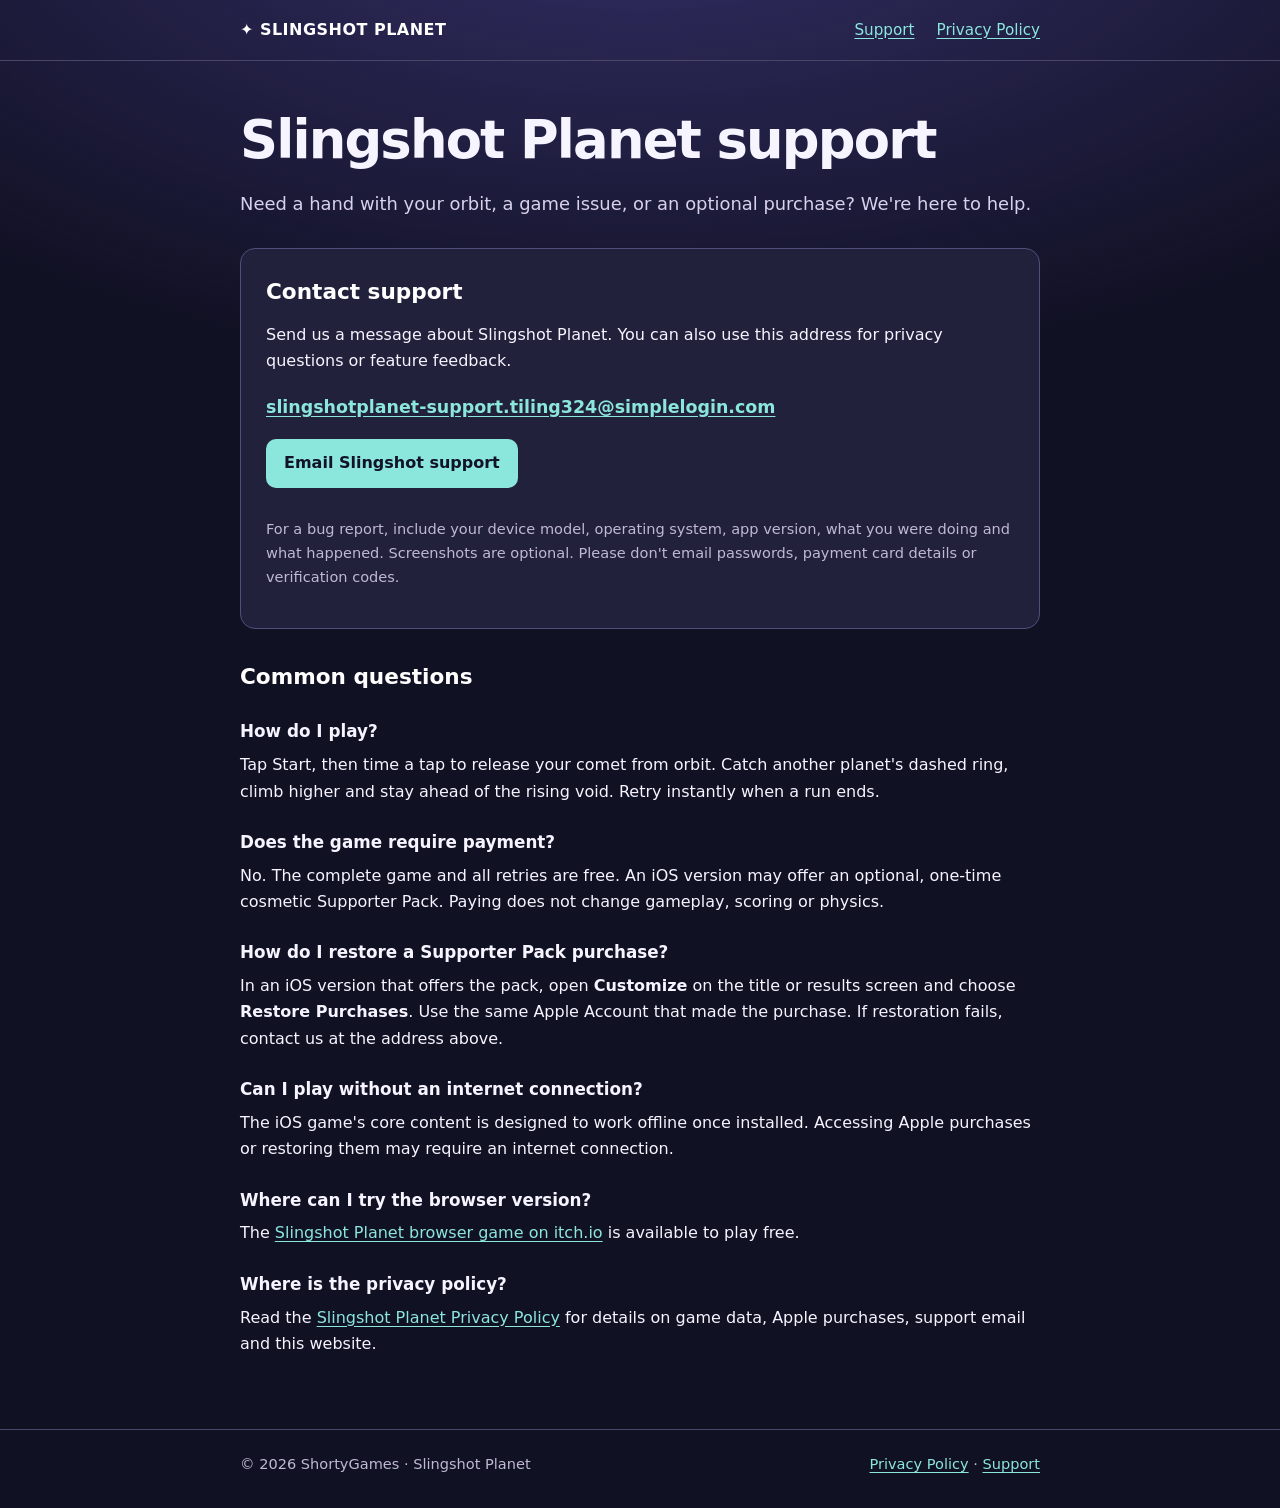
==== index.html @ c88e3f60 "feat: publish Slingshot support page with verified alias and gameplay FAQ" ====
<!doctype html>
<html lang="en">
<head>
  <meta charset="utf-8">
  <meta name="viewport" content="width=device-width, initial-scale=1">
  <meta name="description" content="Slingshot Planet game support, troubleshooting, contact information and privacy policy.">
  <meta name="theme-color" content="#111124">
  <link rel="canonical" href="https://shortriddles334.github.io/slingshot-support/">
  <link rel="stylesheet" href="styles.css">
  <title>Slingshot Planet — Support | ShortyGames</title>
</head>
<body>
  <a class="skip" href="#content">Skip to content</a>
  <header>
    <div class="container">
      <a class="brand" href="./">✦ SLINGSHOT PLANET</a>
      <nav aria-label="Main navigation">
        <a aria-current="page" href="./">Support</a>
        <a href="privacy/">Privacy Policy</a>
      </nav>
    </div>
  </header>
  <main id="content" class="container">
    <h1>Slingshot Planet support</h1>
    <p class="lead">Need a hand with your orbit, a game issue, or an optional purchase? We're here to help.</p>
    <section class="panel" aria-labelledby="contact-title">
      <h2 id="contact-title">Contact support</h2>
      <p>Send us a message about Slingshot Planet. You can also use this address for privacy questions or feature feedback.</p>
      <a class="email-link" href="mailto:slingshotplanet-support.tiling324@simplelogin.com">slingshotplanet-support.tiling324@simplelogin.com</a>
      <p><a class="button-link" href="mailto:slingshotplanet-support.tiling324@simplelogin.com?subject=Slingshot%20Planet%20Support">Email Slingshot support</a></p>
      <p class="small muted">For a bug report, include your device model, operating system, app version, what you were doing and what happened. Screenshots are optional. Please don't email passwords, payment card details or verification codes.</p>
    </section>
    <section aria-labelledby="faq-title">
      <h2 id="faq-title">Common questions</h2>
      <article>
        <h3>How do I play?</h3>
        <p>Tap Start, then time a tap to release your comet from orbit. Catch another planet's dashed ring, climb higher and stay ahead of the rising void. Retry instantly when a run ends.</p>
      </article>
      <article>
        <h3>Does the game require payment?</h3>
        <p>No. The complete game and all retries are free. An iOS version may offer an optional, one-time cosmetic Supporter Pack. Paying does not change gameplay, scoring or physics.</p>
      </article>
      <article>
        <h3>How do I restore a Supporter Pack purchase?</h3>
        <p>In an iOS version that offers the pack, open <strong>Customize</strong> on the title or results screen and choose <strong>Restore Purchases</strong>. Use the same Apple Account that made the purchase. If restoration fails, contact us at the address above.</p>
      </article>
      <article>
        <h3>Can I play without an internet connection?</h3>
        <p>The iOS game's core content is designed to work offline once installed. Accessing Apple purchases or restoring them may require an internet connection.</p>
      </article>
      <article>
        <h3>Where can I try the browser version?</h3>
        <p>The <a href="https://shortygames420.itch.io/slingshot-private-clock-playtest">Slingshot Planet browser game on itch.io</a> is available to play free.</p>
      </article>
      <article>
        <h3>Where is the privacy policy?</h3>
        <p>Read the <a href="privacy/">Slingshot Planet Privacy Policy</a> for details on game data, Apple purchases, support email and this website.</p>
      </article>
    </section>
  </main>
  <footer>
    <div class="container">
      <span>© 2026 ShortyGames · Slingshot Planet</span>
      <span><a href="privacy/">Privacy Policy</a> · <a href="mailto:slingshotplanet-support.tiling324@simplelogin.com">Support</a></span>
    </div>
  </footer>
</body>
</html>
---- styles.css ----
:root {
  color-scheme: dark;
  font-family: system-ui, -apple-system, "Segoe UI", Roboto, Arial, sans-serif;
  font-synthesis: none;
  background: #111124;
  color: #f6f4ff;
}
* { box-sizing: border-box; }
body {
  margin: 0;
  min-height: 100vh;
  background: radial-gradient(ellipse 110% 48% at 50% -10%, #35306a 0%, transparent 73%), #111124;
  line-height: 1.65;
}
.container { width: min(800px, calc(100% - 36px)); margin-inline: auto; }
header { border-bottom: 1px solid #4a4667; padding: 17px 0; }
header .container { display: flex; gap: 20px; align-items: center; justify-content: space-between; flex-wrap: wrap; }
.brand { color: #fff; font-size: 1rem; font-weight: 750; letter-spacing: .03em; text-decoration: none; }
nav { display: flex; gap: 22px; }
main { padding: 48px 0 58px; }
h1 { font-size: clamp(2rem, 5vw, 3.3rem); letter-spacing: -.035em; line-height: 1.16; margin: 0 0 18px; }
h2 { font-size: 1.35rem; margin: 0 0 12px; color: #fff; }
h3 { font-size: 1.05rem; margin: 24px 0 6px; }
p { margin: 0 0 14px; }
.lead { color: #d7d1eb; font-size: 1.12rem; margin-bottom: 27px; }
.muted { color: #bfb9d3; }
.small { font-size: .91rem; }
a { color: #8be6dc; text-underline-offset: .18em; }
a:hover { color: #c1fff8; }
nav a { font-size: .95rem; }
a:focus-visible { outline: 3px solid #ffc765; outline-offset: 4px; border-radius: 3px; }
.panel { background: #22213b; border: 1px solid #524e79; border-radius: 15px; padding: 25px; margin: 30px 0; }
.email-link {
  display: inline-block;
  margin: 4px 0 13px;
  font-size: clamp(.87rem, 2.5vw, 1.09rem);
  font-weight: 650;
  overflow-wrap: anywhere;
}
.button-link {
  display: inline-block;
  margin: 5px 0 15px;
  background: #8be6dc; color: #121329;
  font-weight: 750; text-decoration: none;
  border-radius: 10px; padding: 11px 18px;
}
.button-link:hover { background: #c1fff8; color: #121329; }
.rule { border: 0; border-top: 1px solid #4a4667; margin: 32px 0; }
article { margin-top: 18px; }
ul { margin: 10px 0 20px; padding-left: 24px; }
li { margin: 8px 0; }
footer { border-top: 1px solid #4a4667; padding: 22px 0 32px; color: #bfb9d3; font-size: .91rem; }
footer .container { display: flex; gap: 14px; justify-content: space-between; flex-wrap: wrap; }
.skip { position: absolute; left: 10px; top: -90px; background: #fff; color: #111124; padding: 9px 12px; z-index: 10; }
.skip:focus { top: 12px; }
@media (max-width: 540px) {
  main { padding-top: 34px; }
  .panel { padding: 18px; }
}
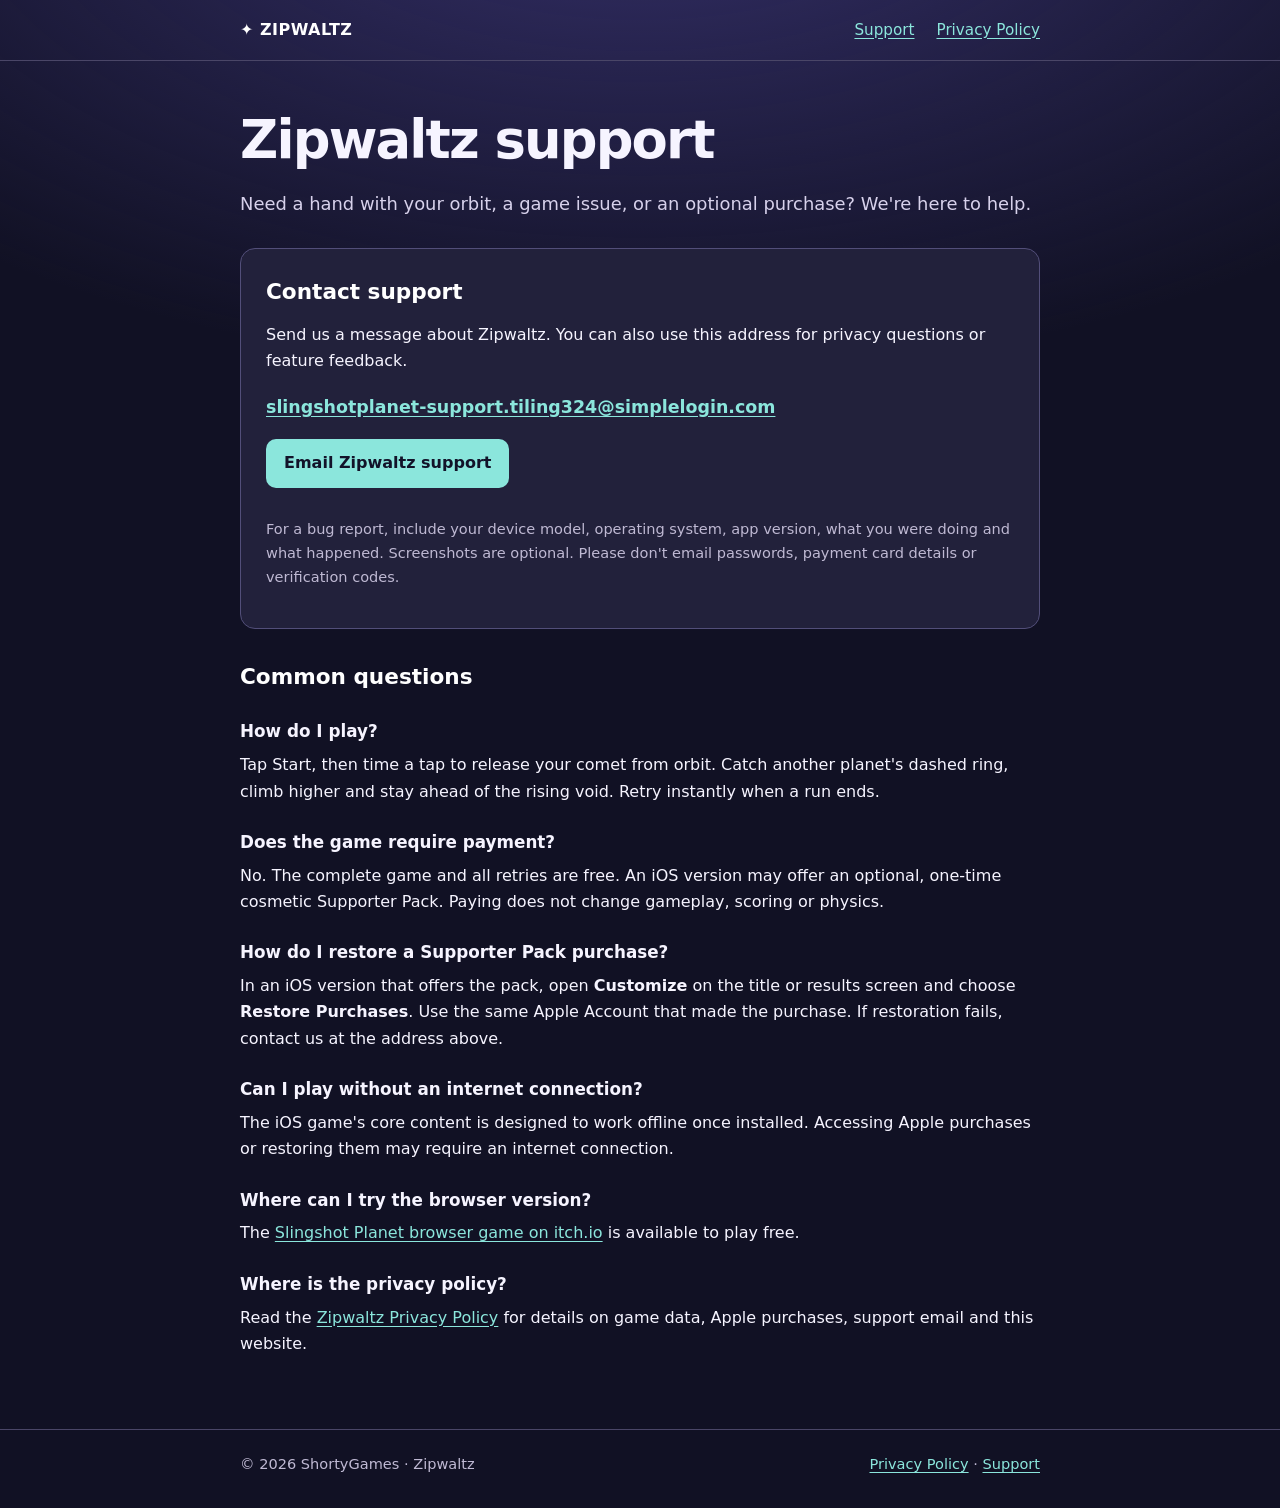
==== commit 94ccf119: "Rename user-facing app name to Zipwaltz on support and privacy pages" ====
--- a/index.html
+++ b/index.html
@@ -3,17 +3,17 @@
 <head>
   <meta charset="utf-8">
   <meta name="viewport" content="width=device-width, initial-scale=1">
-  <meta name="description" content="Slingshot Planet game support, troubleshooting, contact information and privacy policy.">
+  <meta name="description" content="Zipwaltz game support, troubleshooting, contact information and privacy policy.">
   <meta name="theme-color" content="#111124">
   <link rel="canonical" href="https://shortriddles334.github.io/slingshot-support/">
   <link rel="stylesheet" href="styles.css">
-  <title>Slingshot Planet — Support | ShortyGames</title>
+  <title>Zipwaltz — Support | ShortyGames</title>
 </head>
 <body>
   <a class="skip" href="#content">Skip to content</a>
   <header>
     <div class="container">
-      <a class="brand" href="./">✦ SLINGSHOT PLANET</a>
+      <a class="brand" href="./">✦ ZIPWALTZ</a>
       <nav aria-label="Main navigation">
         <a aria-current="page" href="./">Support</a>
         <a href="privacy/">Privacy Policy</a>
@@ -21,13 +21,13 @@
     </div>
   </header>
   <main id="content" class="container">
-    <h1>Slingshot Planet support</h1>
+    <h1>Zipwaltz support</h1>
     <p class="lead">Need a hand with your orbit, a game issue, or an optional purchase? We're here to help.</p>
     <section class="panel" aria-labelledby="contact-title">
       <h2 id="contact-title">Contact support</h2>
-      <p>Send us a message about Slingshot Planet. You can also use this address for privacy questions or feature feedback.</p>
+      <p>Send us a message about Zipwaltz. You can also use this address for privacy questions or feature feedback.</p>
       <a class="email-link" href="mailto:slingshotplanet-support.tiling324@simplelogin.com">slingshotplanet-support.tiling324@simplelogin.com</a>
-      <p><a class="button-link" href="mailto:slingshotplanet-support.tiling324@simplelogin.com?subject=Slingshot%20Planet%20Support">Email Slingshot support</a></p>
+      <p><a class="button-link" href="mailto:slingshotplanet-support.tiling324@simplelogin.com?subject=Slingshot%20Planet%20Support">Email Zipwaltz support</a></p>
       <p class="small muted">For a bug report, include your device model, operating system, app version, what you were doing and what happened. Screenshots are optional. Please don't email passwords, payment card details or verification codes.</p>
     </section>
     <section aria-labelledby="faq-title">
@@ -54,13 +54,13 @@
       </article>
       <article>
         <h3>Where is the privacy policy?</h3>
-        <p>Read the <a href="privacy/">Slingshot Planet Privacy Policy</a> for details on game data, Apple purchases, support email and this website.</p>
+        <p>Read the <a href="privacy/">Zipwaltz Privacy Policy</a> for details on game data, Apple purchases, support email and this website.</p>
       </article>
     </section>
   </main>
   <footer>
     <div class="container">
-      <span>© 2026 ShortyGames · Slingshot Planet</span>
+      <span>© 2026 ShortyGames · Zipwaltz</span>
       <span><a href="privacy/">Privacy Policy</a> · <a href="mailto:slingshotplanet-support.tiling324@simplelogin.com">Support</a></span>
     </div>
   </footer>
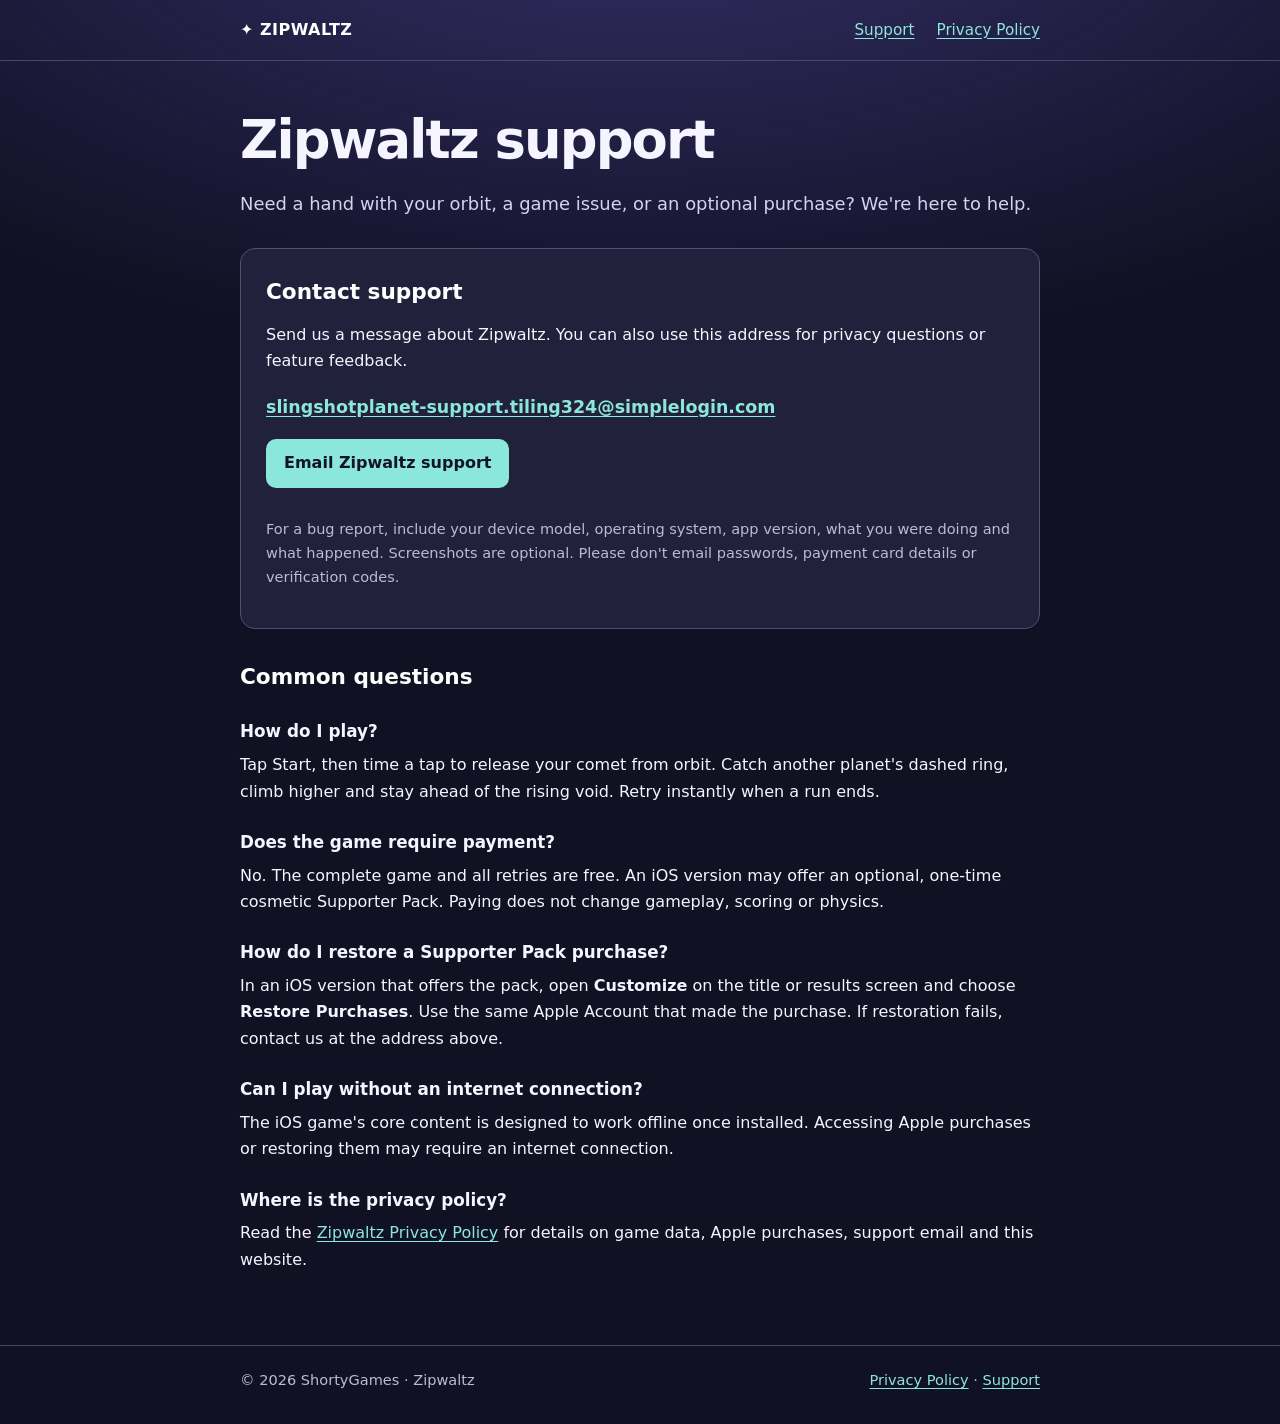
==== commit 51e8f3c2: "Privacy: add Game Center; describe local progress; drop dead itch link Zipwaltz 1.0 uses optional Ap" ====
--- a/index.html
+++ b/index.html
@@ -27,7 +27,7 @@
       <h2 id="contact-title">Contact support</h2>
       <p>Send us a message about Zipwaltz. You can also use this address for privacy questions or feature feedback.</p>
       <a class="email-link" href="mailto:slingshotplanet-support.tiling324@simplelogin.com">slingshotplanet-support.tiling324@simplelogin.com</a>
-      <p><a class="button-link" href="mailto:slingshotplanet-support.tiling324@simplelogin.com?subject=Slingshot%20Planet%20Support">Email Zipwaltz support</a></p>
+      <p><a class="button-link" href="mailto:slingshotplanet-support.tiling324@simplelogin.com?subject=Zipwaltz%20Support">Email Zipwaltz support</a></p>
       <p class="small muted">For a bug report, include your device model, operating system, app version, what you were doing and what happened. Screenshots are optional. Please don't email passwords, payment card details or verification codes.</p>
     </section>
     <section aria-labelledby="faq-title">
@@ -49,10 +49,6 @@
         <p>The iOS game's core content is designed to work offline once installed. Accessing Apple purchases or restoring them may require an internet connection.</p>
       </article>
       <article>
-        <h3>Where can I try the browser version?</h3>
-        <p>The <a href="https://shortygames420.itch.io/slingshot-private-clock-playtest">Slingshot Planet browser game on itch.io</a> is available to play free.</p>
-      </article>
-      <article>
         <h3>Where is the privacy policy?</h3>
         <p>Read the <a href="privacy/">Zipwaltz Privacy Policy</a> for details on game data, Apple purchases, support email and this website.</p>
       </article>
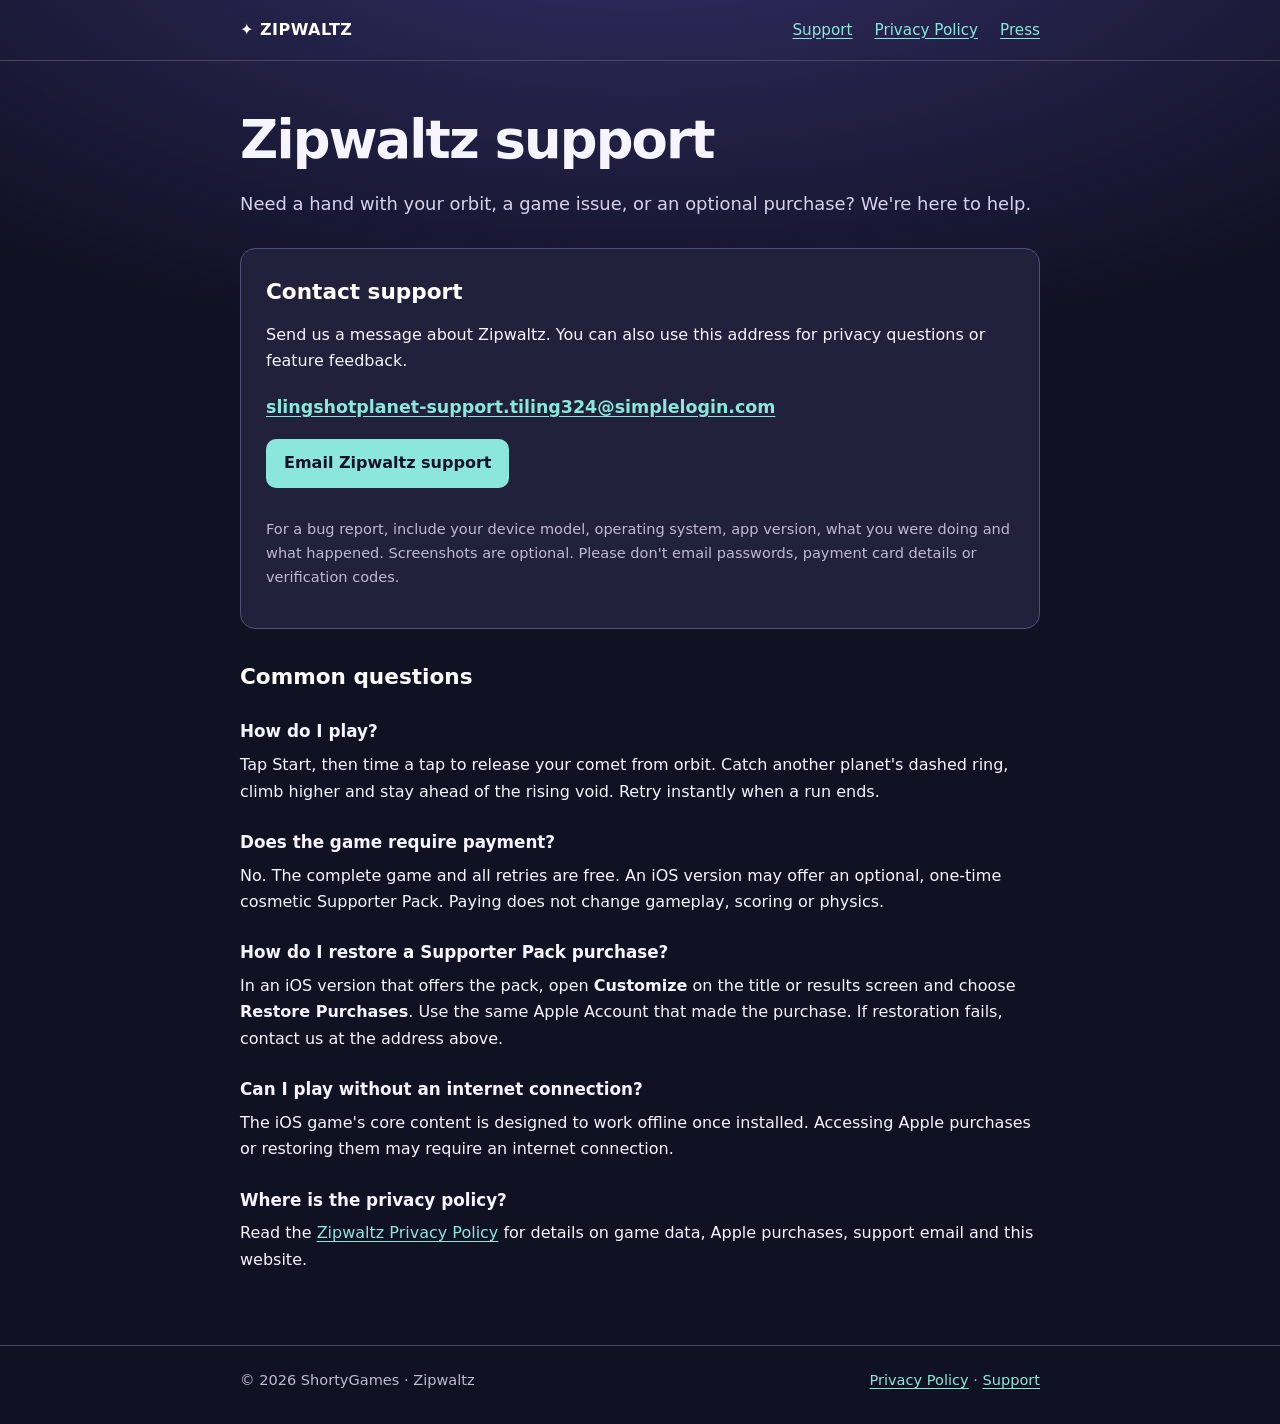
==== commit 644f41a0: "Add draft press kit page for Zipwaltz Fact sheet, short/long description, key features, six 1.1 stor" ====
--- a/index.html
+++ b/index.html
@@ -17,6 +17,7 @@
       <nav aria-label="Main navigation">
         <a aria-current="page" href="./">Support</a>
         <a href="privacy/">Privacy Policy</a>
+        <a href="press/">Press</a>
       </nav>
     </div>
   </header>
--- a/styles.css
+++ b/styles.css
@@ -57,3 +57,15 @@
   main { padding-top: 34px; }
   .panel { padding: 18px; }
 }
+.facts { display: grid; grid-template-columns: max-content 1fr; gap: 8px 20px; margin: 0; }
+.facts dt { color: #bfb9d3; font-weight: 650; }
+.facts dd { margin: 0; overflow-wrap: anywhere; }
+.gallery { display: grid; grid-template-columns: repeat(auto-fill, minmax(150px, 1fr)); gap: 16px; margin: 16px 0 28px; }
+.gallery figure { margin: 0; }
+.gallery img { display: block; width: 100%; height: auto; border-radius: 12px; border: 1px solid #524e79; }
+.gallery figcaption { font-size: .88rem; color: #bfb9d3; margin-top: 6px; }
+.press-icon { width: 160px; height: 160px; border-radius: 36px; }
+@media (max-width: 540px) {
+  .facts { grid-template-columns: 1fr; gap: 2px; }
+  .facts dd { margin-bottom: 10px; }
+}
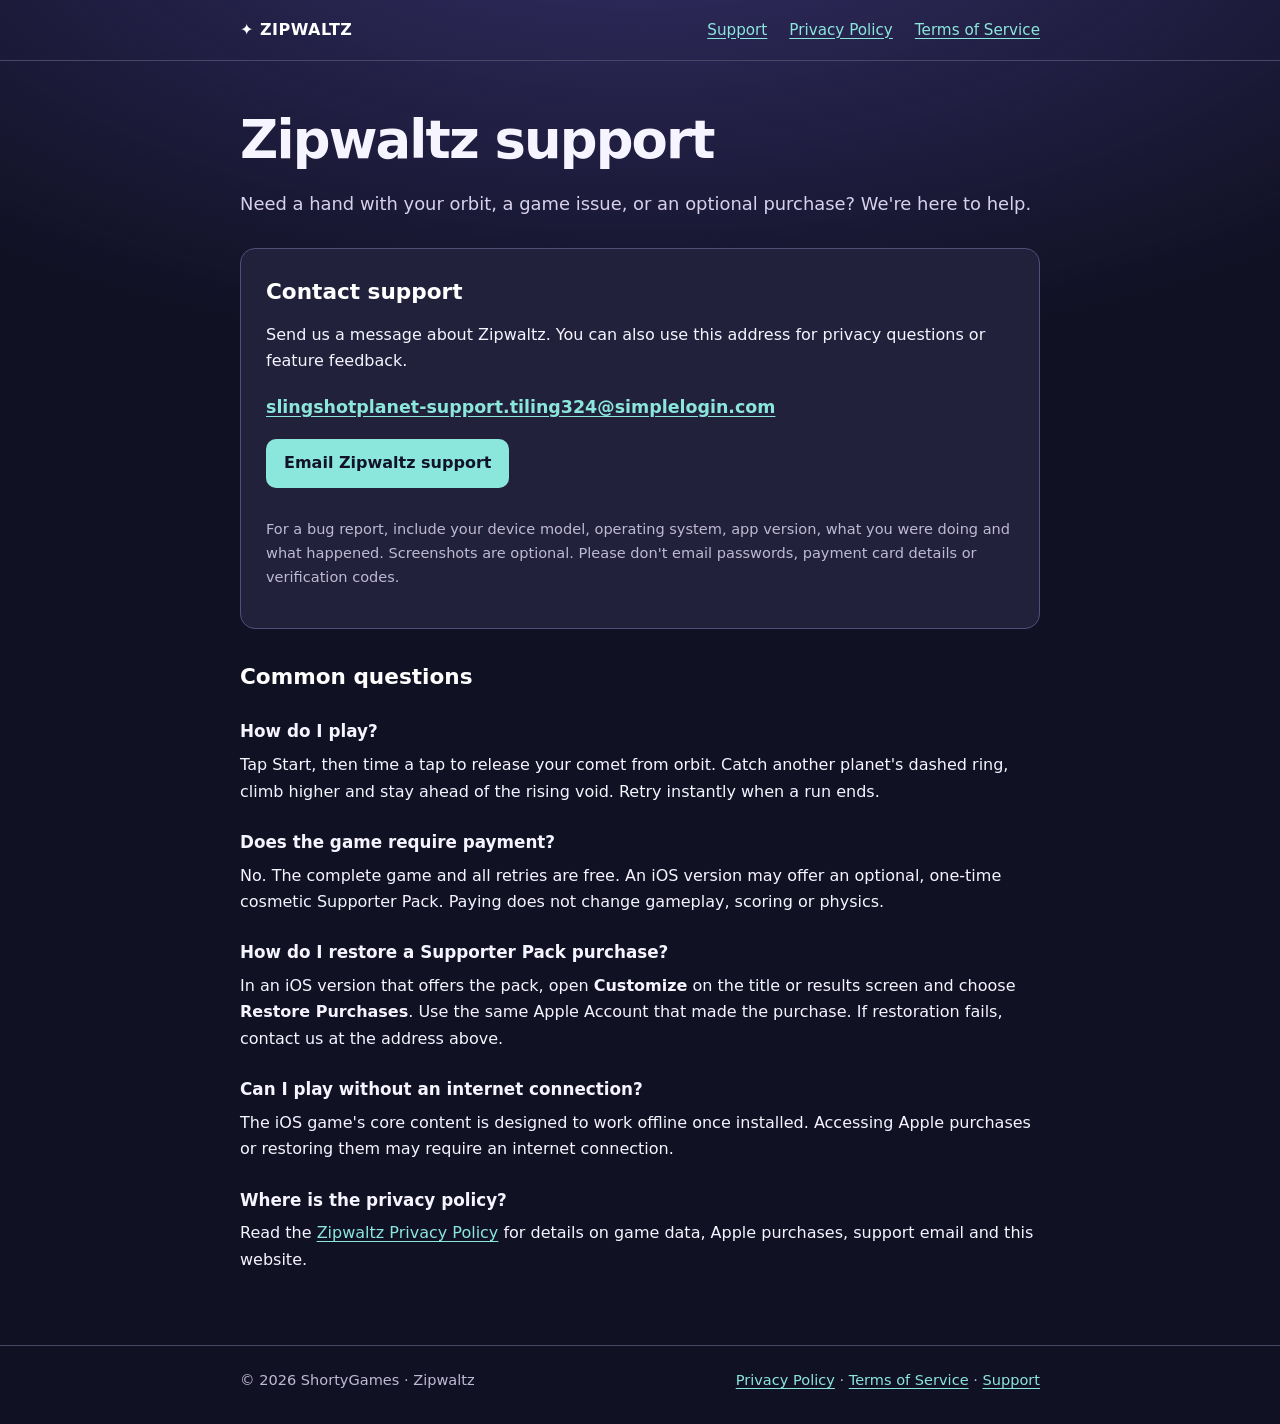
==== commit 78824844: "Add Terms of Service page and nav links Co-Authored-By: Claude Opus 5.5 <noreply@anthropic.com>" ====
--- a/index.html
+++ b/index.html
@@ -17,7 +17,7 @@
       <nav aria-label="Main navigation">
         <a aria-current="page" href="./">Support</a>
         <a href="privacy/">Privacy Policy</a>
-        <a href="press/">Press</a>
+        <a href="terms/">Terms of Service</a>
       </nav>
     </div>
   </header>
@@ -58,7 +58,7 @@
   <footer>
     <div class="container">
       <span>© 2026 ShortyGames · Zipwaltz</span>
-      <span><a href="privacy/">Privacy Policy</a> · <a href="mailto:slingshotplanet-support.tiling324@simplelogin.com">Support</a></span>
+      <span><a href="privacy/">Privacy Policy</a> · <a href="terms/">Terms of Service</a> · <a href="mailto:slingshotplanet-support.tiling324@simplelogin.com">Support</a></span>
     </div>
   </footer>
 </body>
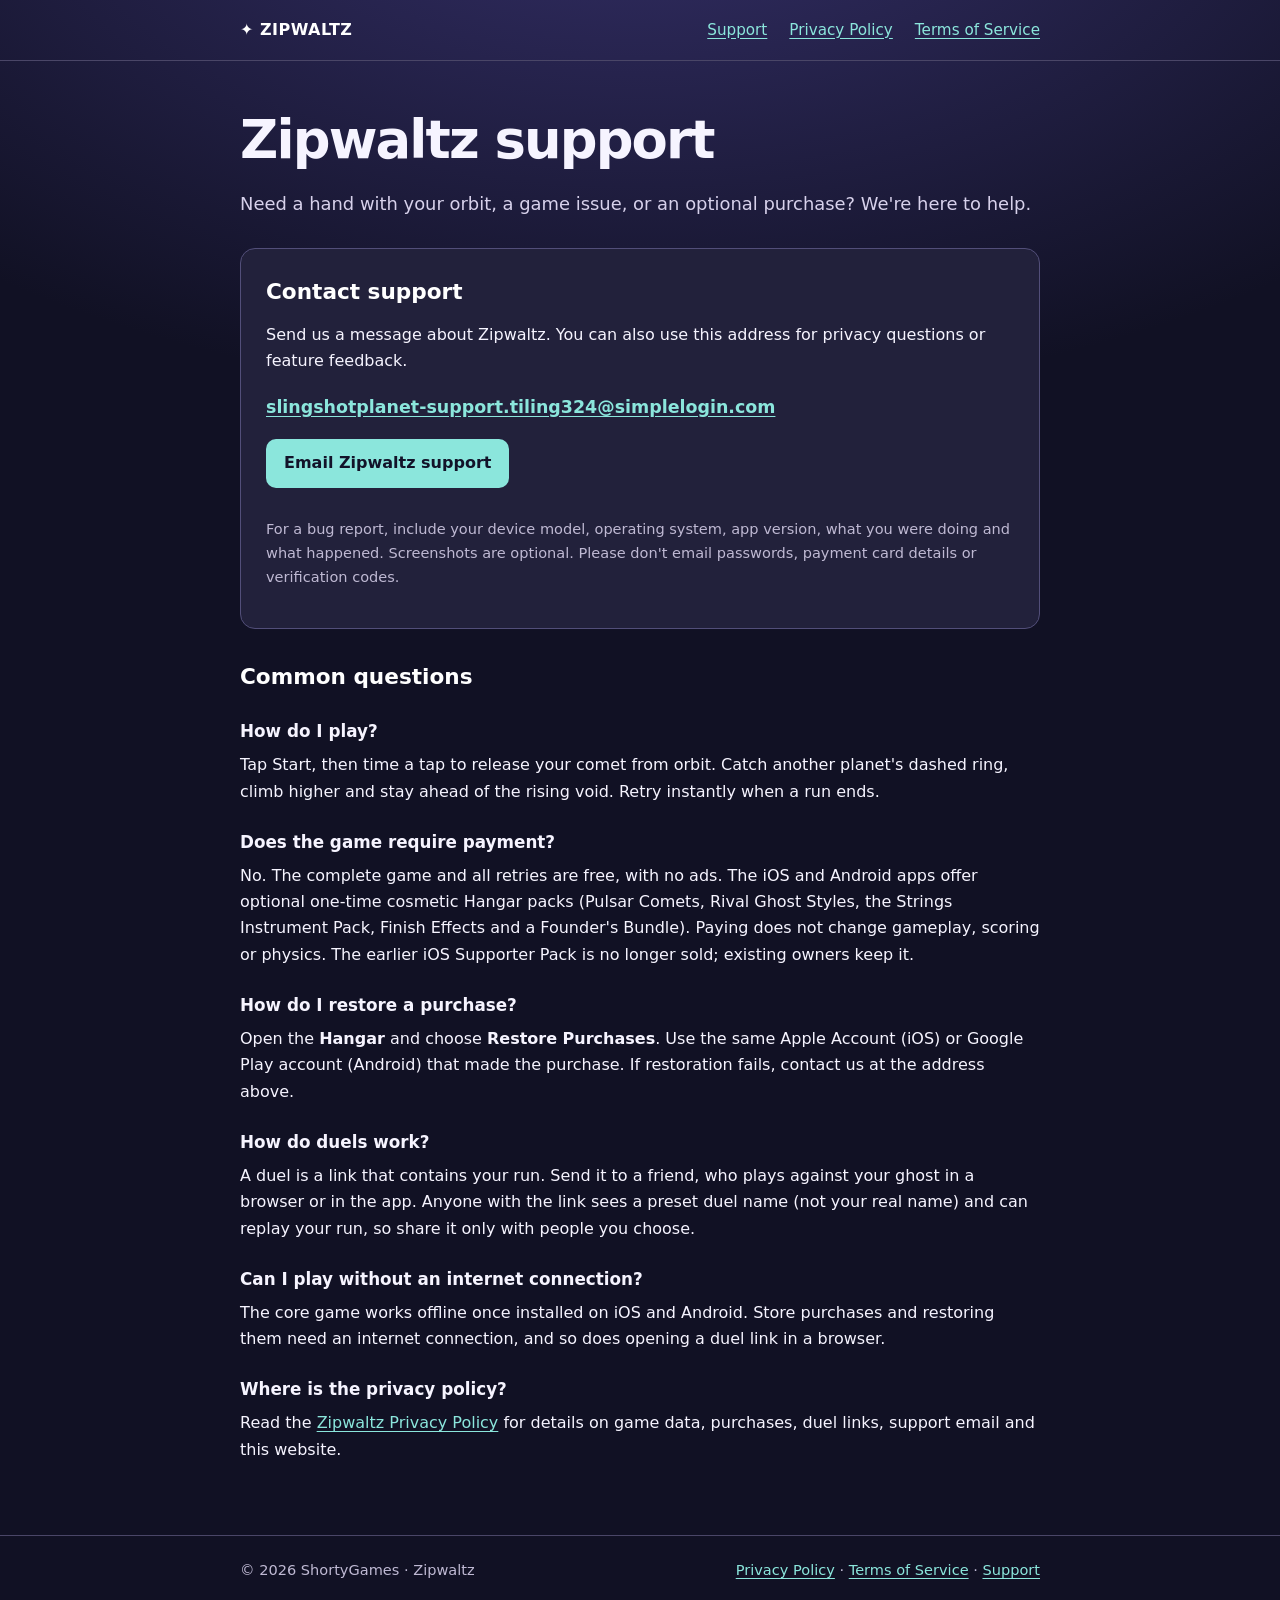
==== commit f2af9573: "Align privacy policy, FAQ and terms with the 1.8.0 apps Co-Authored-By: Claude Opus 5.5 <noreply@ant" ====
--- a/index.html
+++ b/index.html
@@ -39,19 +39,23 @@
       </article>
       <article>
         <h3>Does the game require payment?</h3>
-        <p>No. The complete game and all retries are free. An iOS version may offer an optional, one-time cosmetic Supporter Pack. Paying does not change gameplay, scoring or physics.</p>
+        <p>No. The complete game and all retries are free, with no ads. The iOS and Android apps offer optional one-time cosmetic Hangar packs (Pulsar Comets, Rival Ghost Styles, the Strings Instrument Pack, Finish Effects and a Founder's Bundle). Paying does not change gameplay, scoring or physics. The earlier iOS Supporter Pack is no longer sold; existing owners keep it.</p>
       </article>
       <article>
-        <h3>How do I restore a Supporter Pack purchase?</h3>
-        <p>In an iOS version that offers the pack, open <strong>Customize</strong> on the title or results screen and choose <strong>Restore Purchases</strong>. Use the same Apple Account that made the purchase. If restoration fails, contact us at the address above.</p>
+        <h3>How do I restore a purchase?</h3>
+        <p>Open the <strong>Hangar</strong> and choose <strong>Restore Purchases</strong>. Use the same Apple Account (iOS) or Google Play account (Android) that made the purchase. If restoration fails, contact us at the address above.</p>
+      </article>
+      <article>
+        <h3>How do duels work?</h3>
+        <p>A duel is a link that contains your run. Send it to a friend, who plays against your ghost in a browser or in the app. Anyone with the link sees a preset duel name (not your real name) and can replay your run, so share it only with people you choose.</p>
       </article>
       <article>
         <h3>Can I play without an internet connection?</h3>
-        <p>The iOS game's core content is designed to work offline once installed. Accessing Apple purchases or restoring them may require an internet connection.</p>
+        <p>The core game works offline once installed on iOS and Android. Store purchases and restoring them need an internet connection, and so does opening a duel link in a browser.</p>
       </article>
       <article>
         <h3>Where is the privacy policy?</h3>
-        <p>Read the <a href="privacy/">Zipwaltz Privacy Policy</a> for details on game data, Apple purchases, support email and this website.</p>
+        <p>Read the <a href="privacy/">Zipwaltz Privacy Policy</a> for details on game data, purchases, duel links, support email and this website.</p>
       </article>
     </section>
   </main>
